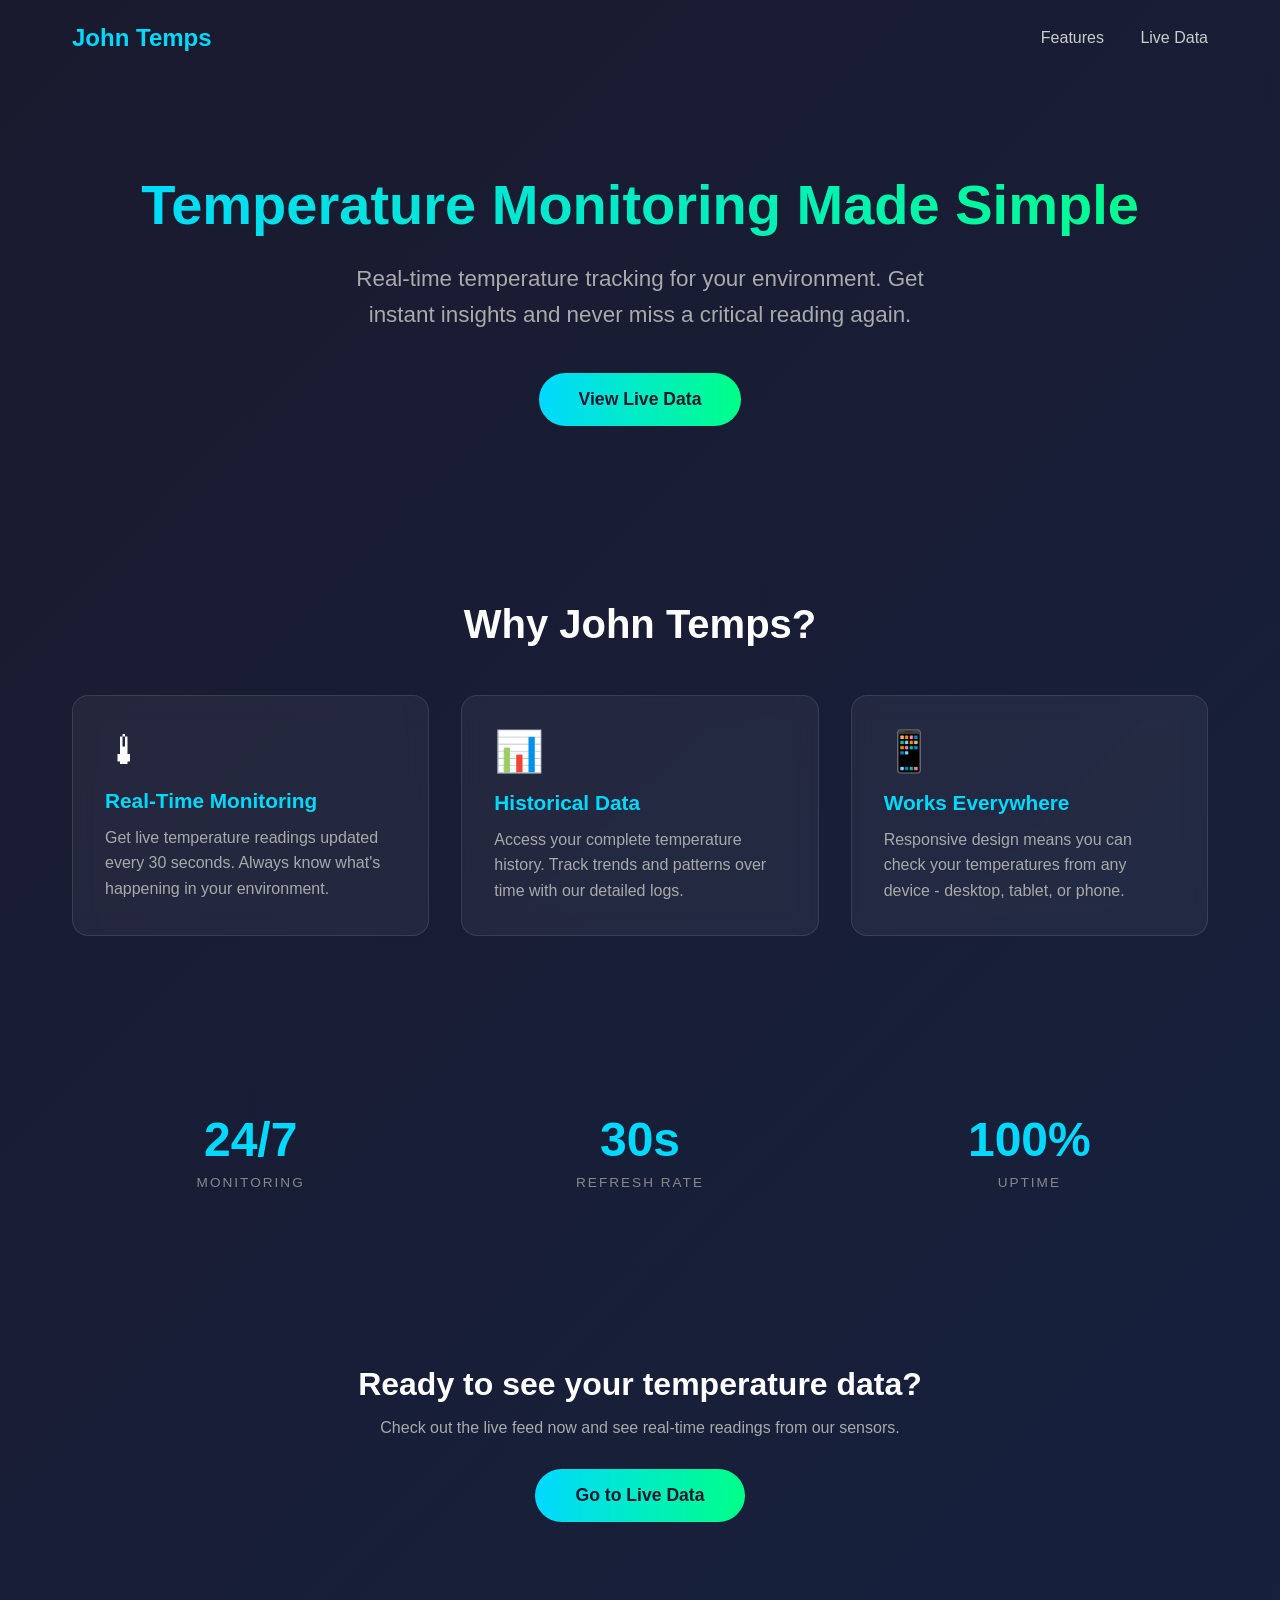
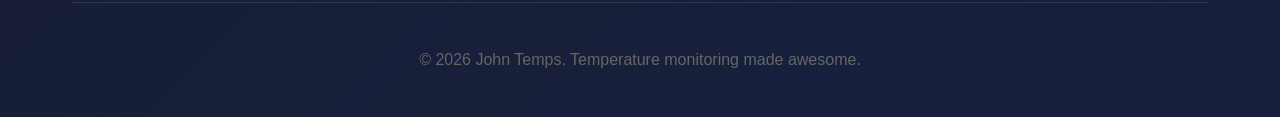
==== index.html @ 8af627f4 "Add node selection page for temperature monitoring - Create select-node.html as intermediate page be" ====
<!DOCTYPE html>
<html lang="en">
<head>
  <meta charset="UTF-8">
  <meta name="viewport" content="width=device-width, initial-scale=1.0">
  <link rel="icon" type="image/svg+xml" href="favicon.svg">
  <title>John Temps - Temperature Monitoring Made Simple</title>
  <style>
    * {
      margin: 0;
      padding: 0;
      box-sizing: border-box;
    }

    body {
      font-family: -apple-system, BlinkMacSystemFont, 'Segoe UI', Roboto, Oxygen, Ubuntu, sans-serif;
      background: linear-gradient(135deg, #1a1a2e 0%, #16213e 100%);
      min-height: 100vh;
      color: #fff;
    }

    .container {
      max-width: 1200px;
      margin: 0 auto;
      padding: 0 2rem;
    }

    /* Navigation */
    nav {
      padding: 1.5rem 0;
      display: flex;
      justify-content: space-between;
      align-items: center;
    }

    .logo {
      font-size: 1.5rem;
      font-weight: bold;
      color: #00d9ff;
    }

    .nav-links a {
      color: #ccc;
      text-decoration: none;
      margin-left: 2rem;
      transition: color 0.3s;
    }

    .nav-links a:hover {
      color: #00d9ff;
    }

    /* Hero Section */
    .hero {
      text-align: center;
      padding: 6rem 0;
    }

    .hero h1 {
      font-size: 3.5rem;
      margin-bottom: 1.5rem;
      background: linear-gradient(90deg, #00d9ff, #00ff88);
      -webkit-background-clip: text;
      -webkit-text-fill-color: transparent;
      background-clip: text;
    }

    .hero p {
      font-size: 1.4rem;
      color: #aaa;
      max-width: 600px;
      margin: 0 auto 2.5rem;
      line-height: 1.6;
    }

    .cta-button {
      display: inline-block;
      background: linear-gradient(90deg, #00d9ff, #00ff88);
      color: #1a1a2e;
      padding: 1rem 2.5rem;
      border-radius: 50px;
      text-decoration: none;
      font-weight: bold;
      font-size: 1.1rem;
      transition: transform 0.3s, box-shadow 0.3s;
    }

    .cta-button:hover {
      transform: translateY(-3px);
      box-shadow: 0 10px 30px rgba(0, 217, 255, 0.3);
    }

    /* Features Section */
    .features {
      padding: 5rem 0;
    }

    .features h2 {
      text-align: center;
      font-size: 2.5rem;
      margin-bottom: 3rem;
      color: #fff;
    }

    .features-grid {
      display: grid;
      grid-template-columns: repeat(auto-fit, minmax(300px, 1fr));
      gap: 2rem;
    }

    .feature-card {
      background: rgba(255, 255, 255, 0.05);
      border-radius: 16px;
      padding: 2rem;
      backdrop-filter: blur(10px);
      border: 1px solid rgba(255, 255, 255, 0.1);
      transition: transform 0.3s, border-color 0.3s;
    }

    .feature-card:hover {
      transform: translateY(-5px);
      border-color: rgba(0, 217, 255, 0.3);
    }

    .feature-icon {
      font-size: 2.5rem;
      margin-bottom: 1rem;
    }

    .feature-card h3 {
      font-size: 1.3rem;
      margin-bottom: 0.75rem;
      color: #00d9ff;
    }

    .feature-card p {
      color: #aaa;
      line-height: 1.6;
    }

    /* Stats Section */
    .stats {
      padding: 4rem 0;
      text-align: center;
    }

    .stats-grid {
      display: grid;
      grid-template-columns: repeat(auto-fit, minmax(200px, 1fr));
      gap: 2rem;
    }

    .stat-item {
      padding: 2rem;
    }

    .stat-number {
      font-size: 3rem;
      font-weight: bold;
      color: #00d9ff;
    }

    .stat-label {
      color: #888;
      margin-top: 0.5rem;
      text-transform: uppercase;
      letter-spacing: 2px;
      font-size: 0.85rem;
    }

    /* CTA Section */
    .cta-section {
      padding: 5rem 0;
      text-align: center;
    }

    .cta-section h2 {
      font-size: 2rem;
      margin-bottom: 1rem;
    }

    .cta-section p {
      color: #aaa;
      margin-bottom: 2rem;
    }

    /* Footer */
    footer {
      padding: 3rem 0;
      text-align: center;
      border-top: 1px solid rgba(255, 255, 255, 0.1);
    }

    footer p {
      color: #666;
    }

    /* Responsive */
    @media (max-width: 768px) {
      .hero h1 {
        font-size: 2.5rem;
      }

      .hero p {
        font-size: 1.1rem;
      }

      nav {
        flex-direction: column;
        gap: 1rem;
      }

      .nav-links a {
        margin-left: 1rem;
        margin-right: 1rem;
      }
    }
  </style>
</head>
<body>
  <div class="container">
    <nav>
      <div class="logo">John Temps</div>
      <div class="nav-links">
        <a href="#features">Features</a>
        <a href="select-node.html">Live Data</a>
      </div>
    </nav>

    <section class="hero">
      <h1>Temperature Monitoring Made Simple</h1>
      <p>Real-time temperature tracking for your environment. Get instant insights and never miss a critical reading again.</p>
      <a href="select-node.html" class="cta-button">View Live Data</a>
    </section>

    <section id="features" class="features">
      <h2>Why John Temps?</h2>
      <div class="features-grid">
        <div class="feature-card">
          <div class="feature-icon">&#127777;</div>
          <h3>Real-Time Monitoring</h3>
          <p>Get live temperature readings updated every 30 seconds. Always know what's happening in your environment.</p>
        </div>
        <div class="feature-card">
          <div class="feature-icon">&#128202;</div>
          <h3>Historical Data</h3>
          <p>Access your complete temperature history. Track trends and patterns over time with our detailed logs.</p>
        </div>
        <div class="feature-card">
          <div class="feature-icon">&#128241;</div>
          <h3>Works Everywhere</h3>
          <p>Responsive design means you can check your temperatures from any device - desktop, tablet, or phone.</p>
        </div>
      </div>
    </section>

    <section class="stats">
      <div class="stats-grid">
        <div class="stat-item">
          <div class="stat-number">24/7</div>
          <div class="stat-label">Monitoring</div>
        </div>
        <div class="stat-item">
          <div class="stat-number">30s</div>
          <div class="stat-label">Refresh Rate</div>
        </div>
        <div class="stat-item">
          <div class="stat-number">100%</div>
          <div class="stat-label">Uptime</div>
        </div>
      </div>
    </section>

    <section class="cta-section">
      <h2>Ready to see your temperature data?</h2>
      <p>Check out the live feed now and see real-time readings from our sensors.</p>
      <a href="select-node.html" class="cta-button">Go to Live Data</a>
    </section>

    <footer>
      <p>&copy; 2026 John Temps. Temperature monitoring made awesome.</p>
    </footer>
  </div>
</body>
</html>
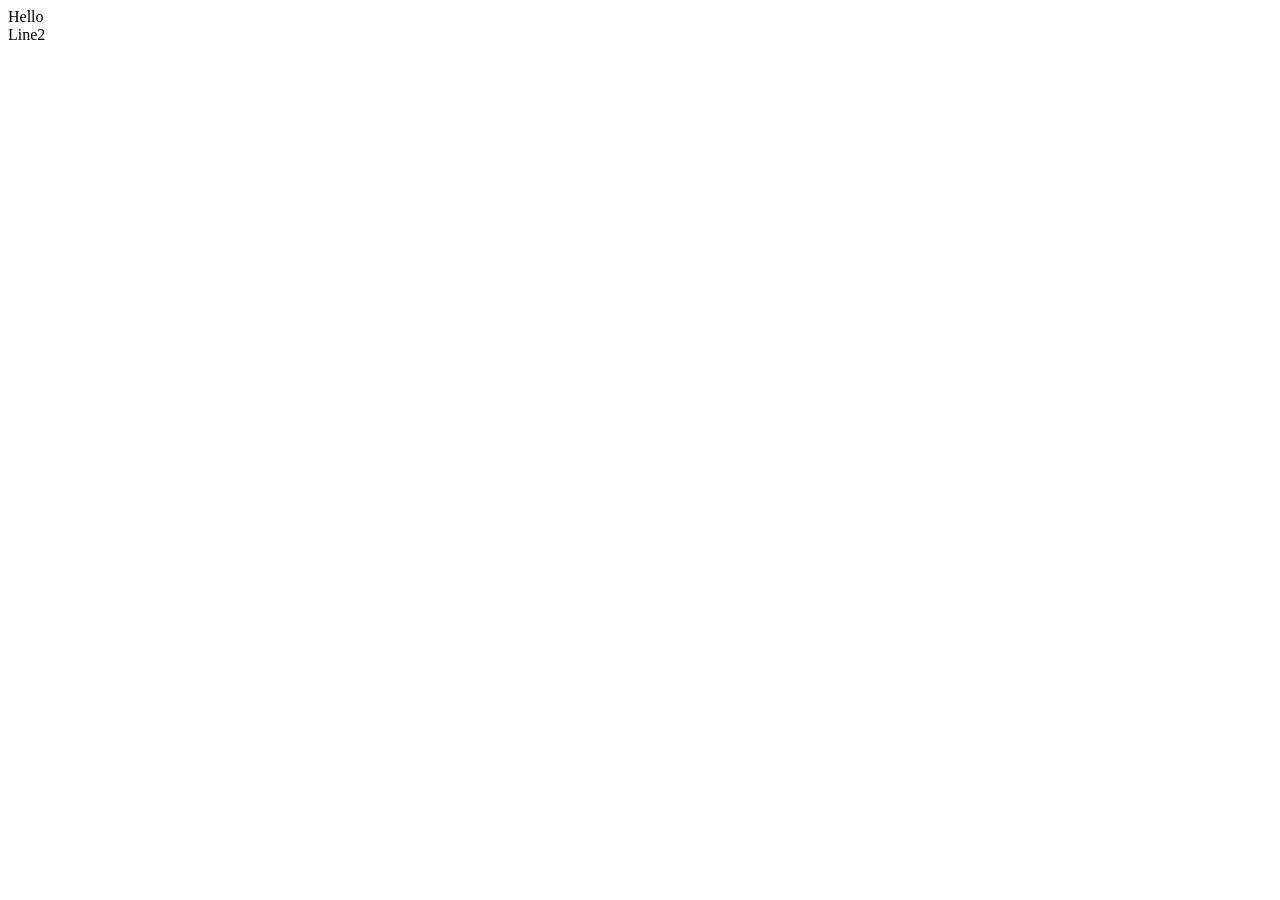
==== commit e67d967d: "first commit for scratch branch branch for from scratch js and html development" ====
--- a/index.html
+++ b/index.html
@@ -1,285 +1,15 @@
 <!DOCTYPE html>
 <html lang="en">
 <head>
-  <meta charset="UTF-8">
-  <meta name="viewport" content="width=device-width, initial-scale=1.0">
-  <link rel="icon" type="image/svg+xml" href="favicon.svg">
-  <title>John Temps - Temperature Monitoring Made Simple</title>
-  <style>
-    * {
-      margin: 0;
-      padding: 0;
-      box-sizing: border-box;
-    }
-
-    body {
-      font-family: -apple-system, BlinkMacSystemFont, 'Segoe UI', Roboto, Oxygen, Ubuntu, sans-serif;
-      background: linear-gradient(135deg, #1a1a2e 0%, #16213e 100%);
-      min-height: 100vh;
-      color: #fff;
-    }
-
-    .container {
-      max-width: 1200px;
-      margin: 0 auto;
-      padding: 0 2rem;
-    }
-
-    /* Navigation */
-    nav {
-      padding: 1.5rem 0;
-      display: flex;
-      justify-content: space-between;
-      align-items: center;
-    }
-
-    .logo {
-      font-size: 1.5rem;
-      font-weight: bold;
-      color: #00d9ff;
-    }
-
-    .nav-links a {
-      color: #ccc;
-      text-decoration: none;
-      margin-left: 2rem;
-      transition: color 0.3s;
-    }
-
-    .nav-links a:hover {
-      color: #00d9ff;
-    }
-
-    /* Hero Section */
-    .hero {
-      text-align: center;
-      padding: 6rem 0;
-    }
-
-    .hero h1 {
-      font-size: 3.5rem;
-      margin-bottom: 1.5rem;
-      background: linear-gradient(90deg, #00d9ff, #00ff88);
-      -webkit-background-clip: text;
-      -webkit-text-fill-color: transparent;
-      background-clip: text;
-    }
-
-    .hero p {
-      font-size: 1.4rem;
-      color: #aaa;
-      max-width: 600px;
-      margin: 0 auto 2.5rem;
-      line-height: 1.6;
-    }
-
-    .cta-button {
-      display: inline-block;
-      background: linear-gradient(90deg, #00d9ff, #00ff88);
-      color: #1a1a2e;
-      padding: 1rem 2.5rem;
-      border-radius: 50px;
-      text-decoration: none;
-      font-weight: bold;
-      font-size: 1.1rem;
-      transition: transform 0.3s, box-shadow 0.3s;
-    }
-
-    .cta-button:hover {
-      transform: translateY(-3px);
-      box-shadow: 0 10px 30px rgba(0, 217, 255, 0.3);
-    }
-
-    /* Features Section */
-    .features {
-      padding: 5rem 0;
-    }
-
-    .features h2 {
-      text-align: center;
-      font-size: 2.5rem;
-      margin-bottom: 3rem;
-      color: #fff;
-    }
-
-    .features-grid {
-      display: grid;
-      grid-template-columns: repeat(auto-fit, minmax(300px, 1fr));
-      gap: 2rem;
-    }
-
-    .feature-card {
-      background: rgba(255, 255, 255, 0.05);
-      border-radius: 16px;
-      padding: 2rem;
-      backdrop-filter: blur(10px);
-      border: 1px solid rgba(255, 255, 255, 0.1);
-      transition: transform 0.3s, border-color 0.3s;
-    }
-
-    .feature-card:hover {
-      transform: translateY(-5px);
-      border-color: rgba(0, 217, 255, 0.3);
-    }
-
-    .feature-icon {
-      font-size: 2.5rem;
-      margin-bottom: 1rem;
-    }
-
-    .feature-card h3 {
-      font-size: 1.3rem;
-      margin-bottom: 0.75rem;
-      color: #00d9ff;
-    }
-
-    .feature-card p {
-      color: #aaa;
-      line-height: 1.6;
-    }
-
-    /* Stats Section */
-    .stats {
-      padding: 4rem 0;
-      text-align: center;
-    }
-
-    .stats-grid {
-      display: grid;
-      grid-template-columns: repeat(auto-fit, minmax(200px, 1fr));
-      gap: 2rem;
-    }
-
-    .stat-item {
-      padding: 2rem;
-    }
-
-    .stat-number {
-      font-size: 3rem;
-      font-weight: bold;
-      color: #00d9ff;
-    }
-
-    .stat-label {
-      color: #888;
-      margin-top: 0.5rem;
-      text-transform: uppercase;
-      letter-spacing: 2px;
-      font-size: 0.85rem;
-    }
-
-    /* CTA Section */
-    .cta-section {
-      padding: 5rem 0;
-      text-align: center;
-    }
-
-    .cta-section h2 {
-      font-size: 2rem;
-      margin-bottom: 1rem;
-    }
-
-    .cta-section p {
-      color: #aaa;
-      margin-bottom: 2rem;
-    }
-
-    /* Footer */
-    footer {
-      padding: 3rem 0;
-      text-align: center;
-      border-top: 1px solid rgba(255, 255, 255, 0.1);
-    }
-
-    footer p {
-      color: #666;
-    }
-
-    /* Responsive */
-    @media (max-width: 768px) {
-      .hero h1 {
-        font-size: 2.5rem;
-      }
-
-      .hero p {
-        font-size: 1.1rem;
-      }
-
-      nav {
-        flex-direction: column;
-        gap: 1rem;
-      }
-
-      .nav-links a {
-        margin-left: 1rem;
-        margin-right: 1rem;
-      }
-    }
-  </style>
+    <meta charset="UTF-8">
+    <meta name="viewport" content="width=device-width, initial-scale=1.0">
+    <title>Document</title>
 </head>
 <body>
-  <div class="container">
-    <nav>
-      <div class="logo">John Temps</div>
-      <div class="nav-links">
-        <a href="#features">Features</a>
-        <a href="select-node.html">Live Data</a>
-      </div>
-    </nav>
+    <header>Hello</header>
+    <header>Line2</header>
 
-    <section class="hero">
-      <h1>Temperature Monitoring Made Simple</h1>
-      <p>Real-time temperature tracking for your environment. Get instant insights and never miss a critical reading again.</p>
-      <a href="select-node.html" class="cta-button">View Live Data</a>
-    </section>
 
-    <section id="features" class="features">
-      <h2>Why John Temps?</h2>
-      <div class="features-grid">
-        <div class="feature-card">
-          <div class="feature-icon">&#127777;</div>
-          <h3>Real-Time Monitoring</h3>
-          <p>Get live temperature readings updated every 30 seconds. Always know what's happening in your environment.</p>
-        </div>
-        <div class="feature-card">
-          <div class="feature-icon">&#128202;</div>
-          <h3>Historical Data</h3>
-          <p>Access your complete temperature history. Track trends and patterns over time with our detailed logs.</p>
-        </div>
-        <div class="feature-card">
-          <div class="feature-icon">&#128241;</div>
-          <h3>Works Everywhere</h3>
-          <p>Responsive design means you can check your temperatures from any device - desktop, tablet, or phone.</p>
-        </div>
-      </div>
-    </section>
-
-    <section class="stats">
-      <div class="stats-grid">
-        <div class="stat-item">
-          <div class="stat-number">24/7</div>
-          <div class="stat-label">Monitoring</div>
-        </div>
-        <div class="stat-item">
-          <div class="stat-number">30s</div>
-          <div class="stat-label">Refresh Rate</div>
-        </div>
-        <div class="stat-item">
-          <div class="stat-number">100%</div>
-          <div class="stat-label">Uptime</div>
-        </div>
-      </div>
-    </section>
-
-    <section class="cta-section">
-      <h2>Ready to see your temperature data?</h2>
-      <p>Check out the live feed now and see real-time readings from our sensors.</p>
-      <a href="select-node.html" class="cta-button">Go to Live Data</a>
-    </section>
-
-    <footer>
-      <p>&copy; 2026 John Temps. Temperature monitoring made awesome.</p>
-    </footer>
-  </div>
+    <script src="script.js"></script>
 </body>
-</html>
+</html>
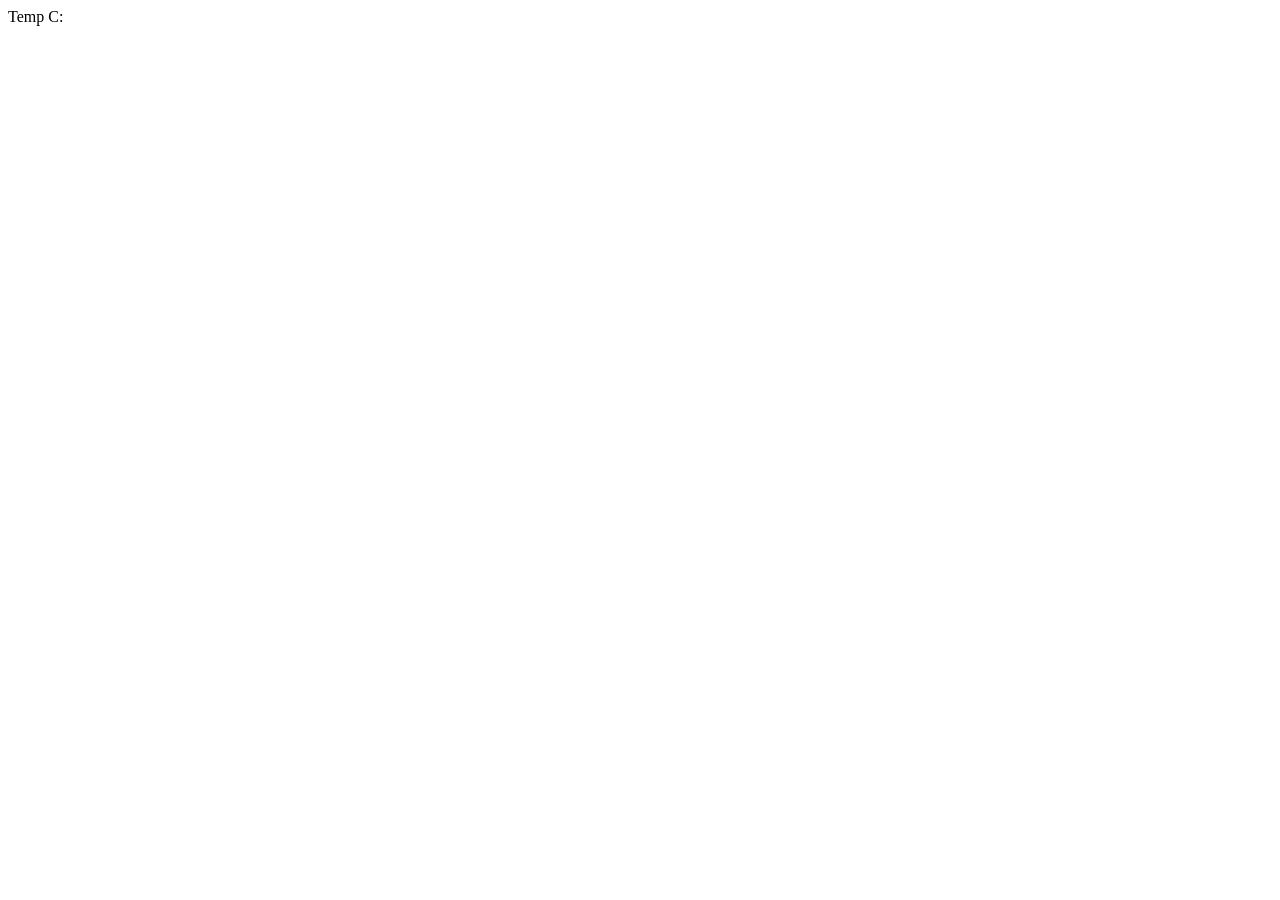
==== commit 6d8420c1: "added temp readings added temp readings coming from dynamodb based on device ID partition key" ====
--- a/index.html
+++ b/index.html
@@ -6,8 +6,8 @@
     <title>Document</title>
 </head>
 <body>
-    <header>Hello</header>
-    <header>Line2</header>
+    <header>Temp C:</header>
+    <div id="output"></div>
 
 
     <script src="script.js"></script>
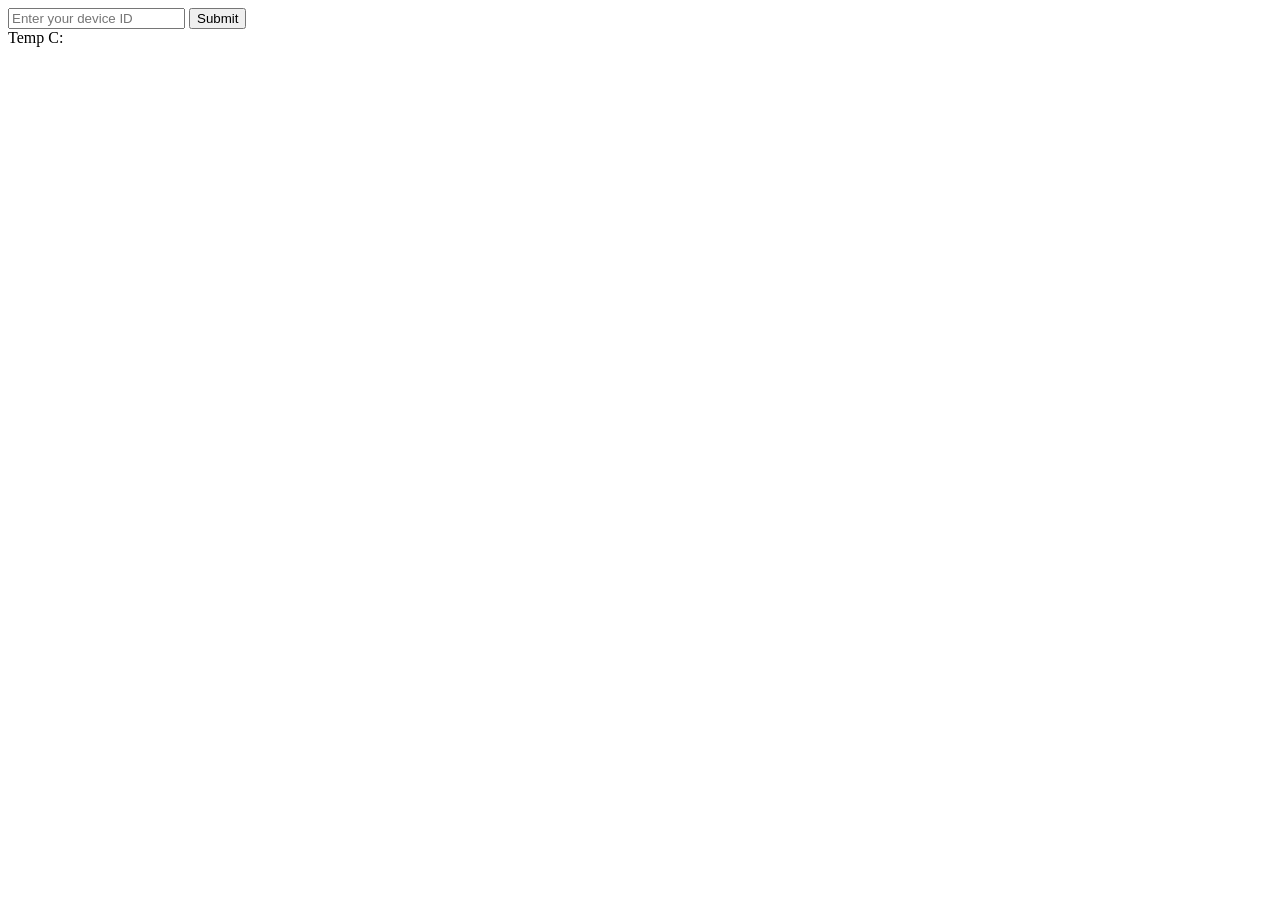
==== commit f473d1e4: "added functionality to retrieve data based on user device ID added text entry field to enter a devic" ====
--- a/index.html
+++ b/index.html
@@ -6,6 +6,13 @@
     <title>Document</title>
 </head>
 <body>
+    <input
+    type="text"
+    id="deviceIdFromForm"
+    placeholder="Enter your device ID"
+    >
+    <button id="submitButton">Submit</button>
+    
     <header>Temp C:</header>
     <div id="output"></div>
 
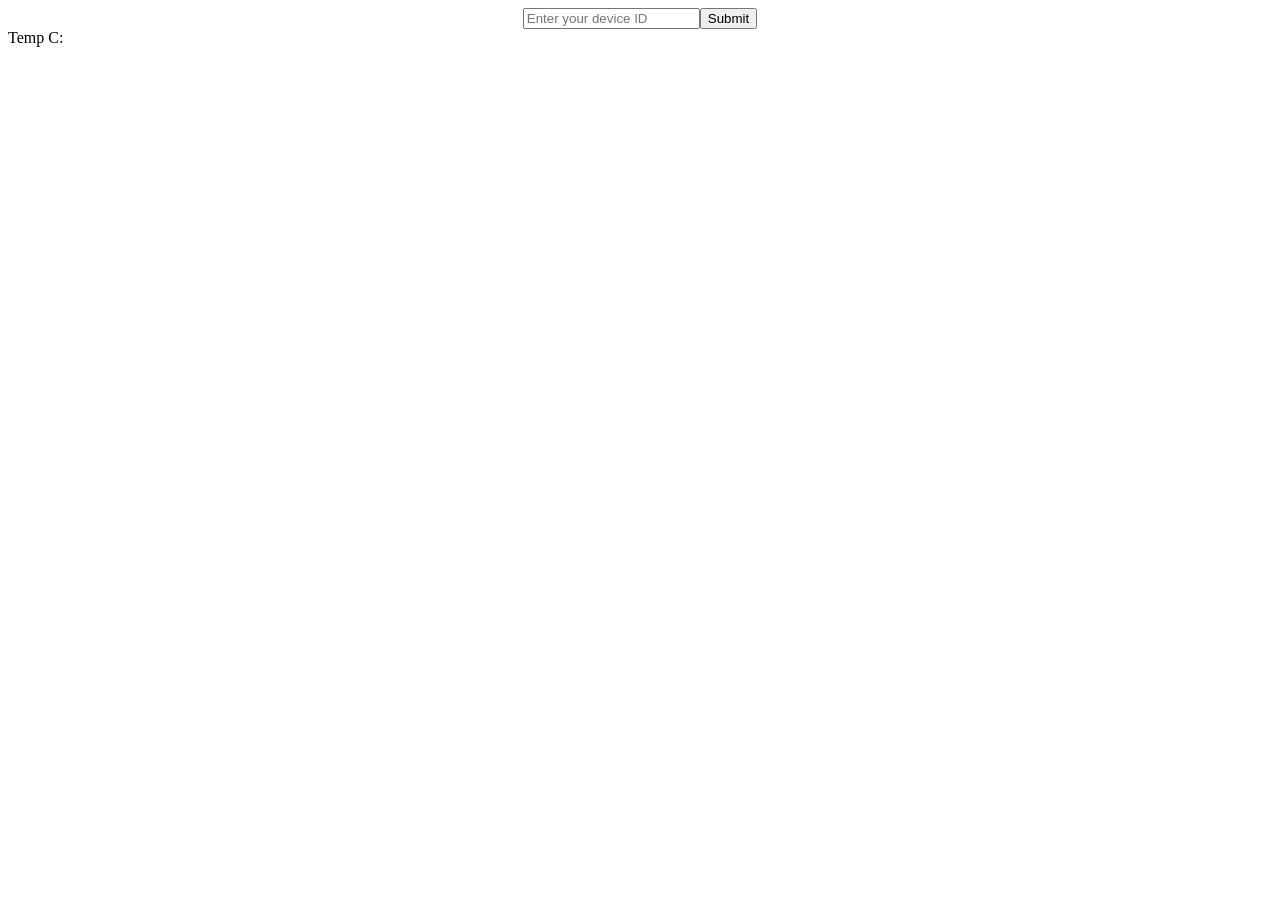
==== commit 375df534: "centered device ID entry box centered device ID entry box on page, added plans.txt" ====
--- a/index.html
+++ b/index.html
@@ -6,15 +6,27 @@
     <title>Document</title>
 </head>
 <body>
-    <input
-    type="text"
-    id="deviceIdFromForm"
-    placeholder="Enter your device ID"
-    >
-    <button id="submitButton">Submit</button>
-    
-    <header>Temp C:</header>
-    <div id="output"></div>
+
+    <div
+        style="
+            width: 100%;
+            height: 100%;
+            display: flex;
+            align-items: center;
+            justify-content: center;
+        ">
+        <input
+        type="text"
+        id="deviceIdFromForm"
+        placeholder="Enter your device ID"
+        >
+        <button id="submitButton">Submit</button>
+    </div>
+
+    <div>
+        <header>Temp C:</header>
+        <div id="output"></div>
+    </div>
 
 
     <script src="script.js"></script>
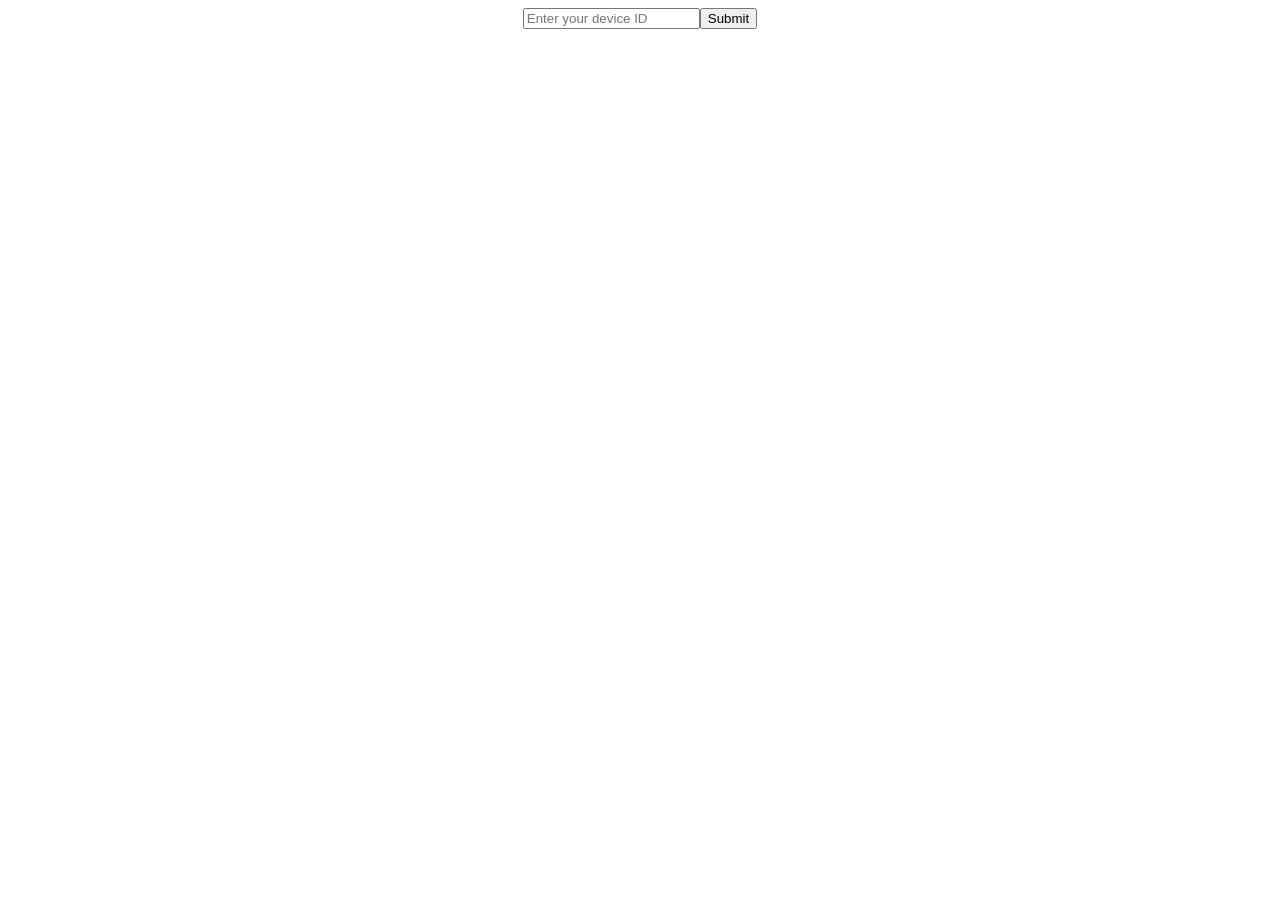
==== commit cdb84f0d: "added buttons for individual nodes added buttons for viewing telemetry on a per node basis, after en" ====
--- a/index.html
+++ b/index.html
@@ -24,7 +24,6 @@
     </div>
 
     <div>
-        <header>Temp C:</header>
         <div id="output"></div>
     </div>
 
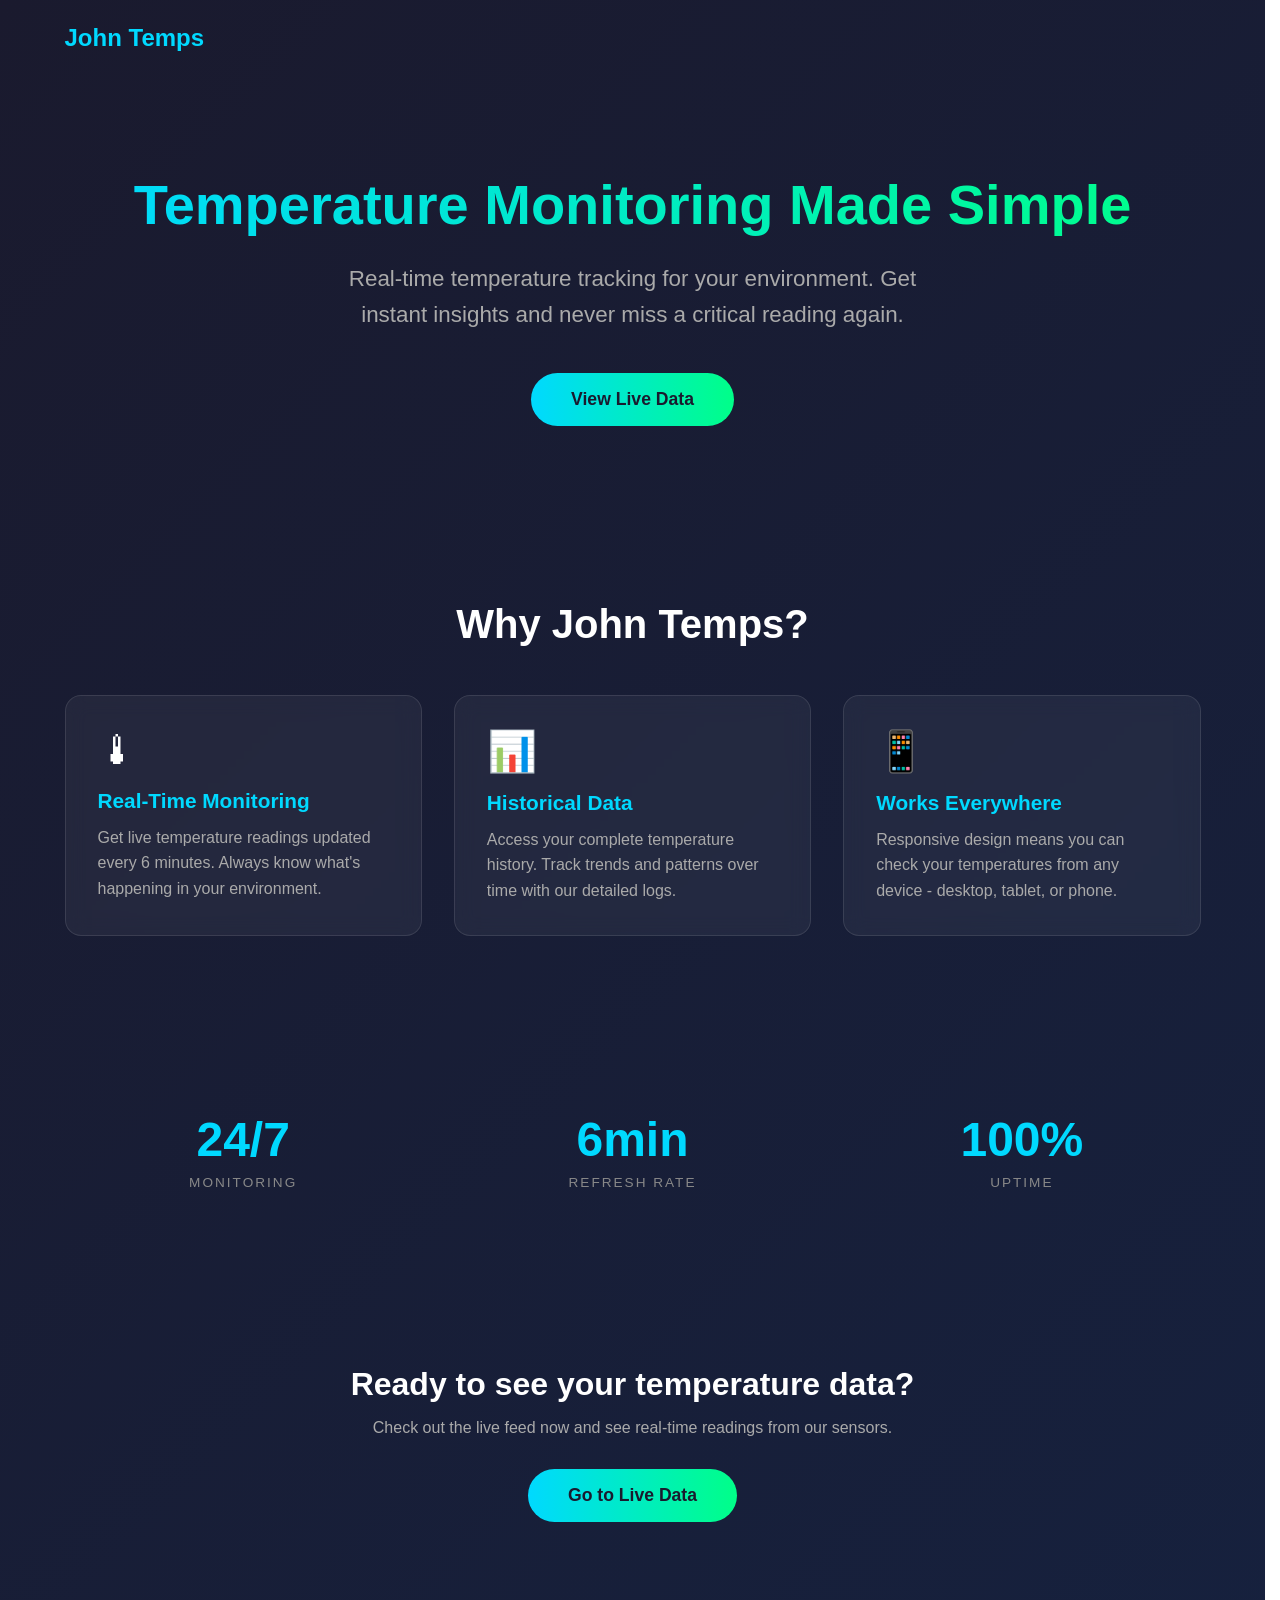
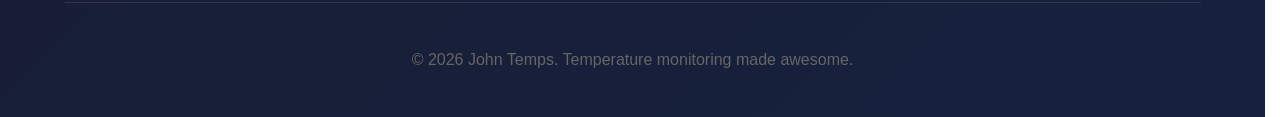
==== commit b3541a98: "major release v1.0 restyled web interface v1.0 release" ====
--- a/index.html
+++ b/index.html
@@ -1,33 +1,291 @@
 <!DOCTYPE html>
 <html lang="en">
 <head>
-    <meta charset="UTF-8">
-    <meta name="viewport" content="width=device-width, initial-scale=1.0">
-    <title>Document</title>
+  <meta charset="UTF-8">
+  <meta name="viewport" content="width=device-width, initial-scale=1.0">
+  <link rel="icon" type="image/svg+xml" href="favicon.svg">
+  <title>John Temps - Temperature Monitoring Made Simple</title>
+  <style>
+    * {
+      margin: 0;
+      padding: 0;
+      box-sizing: border-box;
+    }
+
+    html {
+      scrollbar-gutter: stable;
+    }
+
+    body {
+      font-family: -apple-system, BlinkMacSystemFont, 'Segoe UI', Roboto, Oxygen, Ubuntu, sans-serif;
+      background: linear-gradient(135deg, #1a1a2e 0%, #16213e 100%);
+      min-height: 100vh;
+      color: #fff;
+    }
+
+    .container {
+      max-width: 1200px;
+      margin: 0 auto;
+      padding: 0 2rem;
+    }
+
+    /* Navigation */
+    nav {
+      padding: 1.5rem 0;
+      display: flex;
+      justify-content: space-between;
+      align-items: center;
+    }
+
+    .logo {
+      font-size: 1.5rem;
+      font-weight: bold;
+      color: #00d9ff;
+    }
+
+    .nav-links a {
+      color: #ccc;
+      text-decoration: none;
+      margin-left: 2rem;
+      transition: color 0.3s;
+    }
+
+    .nav-links a:hover {
+      color: #00d9ff;
+    }
+
+    /* Hero Section */
+    .hero {
+      text-align: center;
+      padding: 6rem 0;
+    }
+
+    .hero h1 {
+      font-size: 3.5rem;
+      margin-bottom: 1.5rem;
+      background: linear-gradient(90deg, #00d9ff, #00ff88);
+      -webkit-background-clip: text;
+      -webkit-text-fill-color: transparent;
+      background-clip: text;
+    }
+
+    .hero p {
+      font-size: 1.4rem;
+      color: #aaa;
+      max-width: 600px;
+      margin: 0 auto 2.5rem;
+      line-height: 1.6;
+    }
+
+    .cta-button {
+      display: inline-block;
+      background: linear-gradient(90deg, #00d9ff, #00ff88);
+      color: #1a1a2e;
+      padding: 1rem 2.5rem;
+      border-radius: 50px;
+      text-decoration: none;
+      font-weight: bold;
+      font-size: 1.1rem;
+      transition: transform 0.3s, box-shadow 0.3s;
+    }
+
+    .cta-button:hover {
+      transform: translateY(-3px);
+      box-shadow: 0 10px 30px rgba(0, 217, 255, 0.3);
+    }
+
+    /* Features Section */
+    .features {
+      padding: 5rem 0;
+    }
+
+    .features h2 {
+      text-align: center;
+      font-size: 2.5rem;
+      margin-bottom: 3rem;
+      color: #fff;
+    }
+
+    .features-grid {
+      display: grid;
+      grid-template-columns: repeat(auto-fit, minmax(300px, 1fr));
+      gap: 2rem;
+    }
+
+    .feature-card {
+      background: rgba(255, 255, 255, 0.05);
+      border-radius: 16px;
+      padding: 2rem;
+      backdrop-filter: blur(10px);
+      border: 1px solid rgba(255, 255, 255, 0.1);
+      transition: transform 0.3s, border-color 0.3s;
+    }
+
+    .feature-card:hover {
+      transform: translateY(-5px);
+      border-color: rgba(0, 217, 255, 0.3);
+    }
+
+    .feature-icon {
+      font-size: 2.5rem;
+      margin-bottom: 1rem;
+    }
+
+    .feature-card h3 {
+      font-size: 1.3rem;
+      margin-bottom: 0.75rem;
+      color: #00d9ff;
+    }
+
+    .feature-card p {
+      color: #aaa;
+      line-height: 1.6;
+    }
+
+    /* Stats Section */
+    .stats {
+      padding: 4rem 0;
+      text-align: center;
+    }
+
+    .stats-grid {
+      display: grid;
+      grid-template-columns: repeat(auto-fit, minmax(200px, 1fr));
+      gap: 2rem;
+    }
+
+    .stat-item {
+      padding: 2rem;
+    }
+
+    .stat-number {
+      font-size: 3rem;
+      font-weight: bold;
+      color: #00d9ff;
+    }
+
+    .stat-label {
+      color: #888;
+      margin-top: 0.5rem;
+      text-transform: uppercase;
+      letter-spacing: 2px;
+      font-size: 0.85rem;
+    }
+
+    /* CTA Section */
+    .cta-section {
+      padding: 5rem 0;
+      text-align: center;
+    }
+
+    .cta-section h2 {
+      font-size: 2rem;
+      margin-bottom: 1rem;
+    }
+
+    .cta-section p {
+      color: #aaa;
+      margin-bottom: 2rem;
+    }
+
+    /* Footer */
+    footer {
+      padding: 3rem 0;
+      text-align: center;
+      border-top: 1px solid rgba(255, 255, 255, 0.1);
+    }
+
+    footer p {
+      color: #666;
+    }
+
+    /* Responsive */
+    @media (max-width: 768px) {
+      .hero h1 {
+        font-size: 2.5rem;
+      }
+
+      .hero p {
+        font-size: 1.1rem;
+      }
+
+      nav {
+        flex-direction: column;
+        gap: 1rem;
+      }
+
+      .nav-links a {
+        margin-left: 1rem;
+        margin-right: 1rem;
+      }
+    }
+  </style>
 </head>
 <body>
-
-    <div
-        style="
-            width: 100%;
-            height: 100%;
-            display: flex;
-            align-items: center;
-            justify-content: center;
-        ">
-        <input
-        type="text"
-        id="deviceIdFromForm"
-        placeholder="Enter your device ID"
-        >
-        <button id="submitButton">Submit</button>
-    </div>
-
-    <div>
-        <div id="output"></div>
-    </div>
-
-
-    <script src="script.js"></script>
+  <div class="container">
+    <nav>
+      <div class="logo">John Temps</div>
+      <div class="nav-links">
+        <!--
+        <a href="#features">Features</a>
+        <a href="select-node.html">Live Data</a>
+        -->
+      </div>
+    </nav>
+
+    <section class="hero">
+      <h1>Temperature Monitoring Made Simple</h1>
+      <p>Real-time temperature tracking for your environment. Get instant insights and never miss a critical reading again.</p>
+      <a href="dataview.html" class="cta-button">View Live Data</a>
+    </section>
+
+    <section id="features" class="features">
+      <h2>Why John Temps?</h2>
+      <div class="features-grid">
+        <div class="feature-card">
+          <div class="feature-icon">&#127777;</div>
+          <h3>Real-Time Monitoring</h3>
+          <p>Get live temperature readings updated every 6 minutes. Always know what's happening in your environment.</p>
+        </div>
+        <div class="feature-card">
+          <div class="feature-icon">&#128202;</div>
+          <h3>Historical Data</h3>
+          <p>Access your complete temperature history. Track trends and patterns over time with our detailed logs.</p>
+        </div>
+        <div class="feature-card">
+          <div class="feature-icon">&#128241;</div>
+          <h3>Works Everywhere</h3>
+          <p>Responsive design means you can check your temperatures from any device - desktop, tablet, or phone.</p>
+        </div>
+      </div>
+    </section>
+
+    <section class="stats">
+      <div class="stats-grid">
+        <div class="stat-item">
+          <div class="stat-number">24/7</div>
+          <div class="stat-label">Monitoring</div>
+        </div>
+        <div class="stat-item">
+          <div class="stat-number">6min</div>
+          <div class="stat-label">Refresh Rate</div>
+        </div>
+        <div class="stat-item">
+          <div class="stat-number">100%</div>
+          <div class="stat-label">Uptime</div>
+        </div>
+      </div>
+    </section>
+
+    <section class="cta-section">
+      <h2>Ready to see your temperature data?</h2>
+      <p>Check out the live feed now and see real-time readings from our sensors.</p>
+      <a href="dataview.html" class="cta-button">Go to Live Data</a>
+    </section>
+
+    <footer>
+      <p>&copy; 2026 John Temps. Temperature monitoring made awesome.</p>
+    </footer>
+  </div>
 </body>
-</html>+</html>
